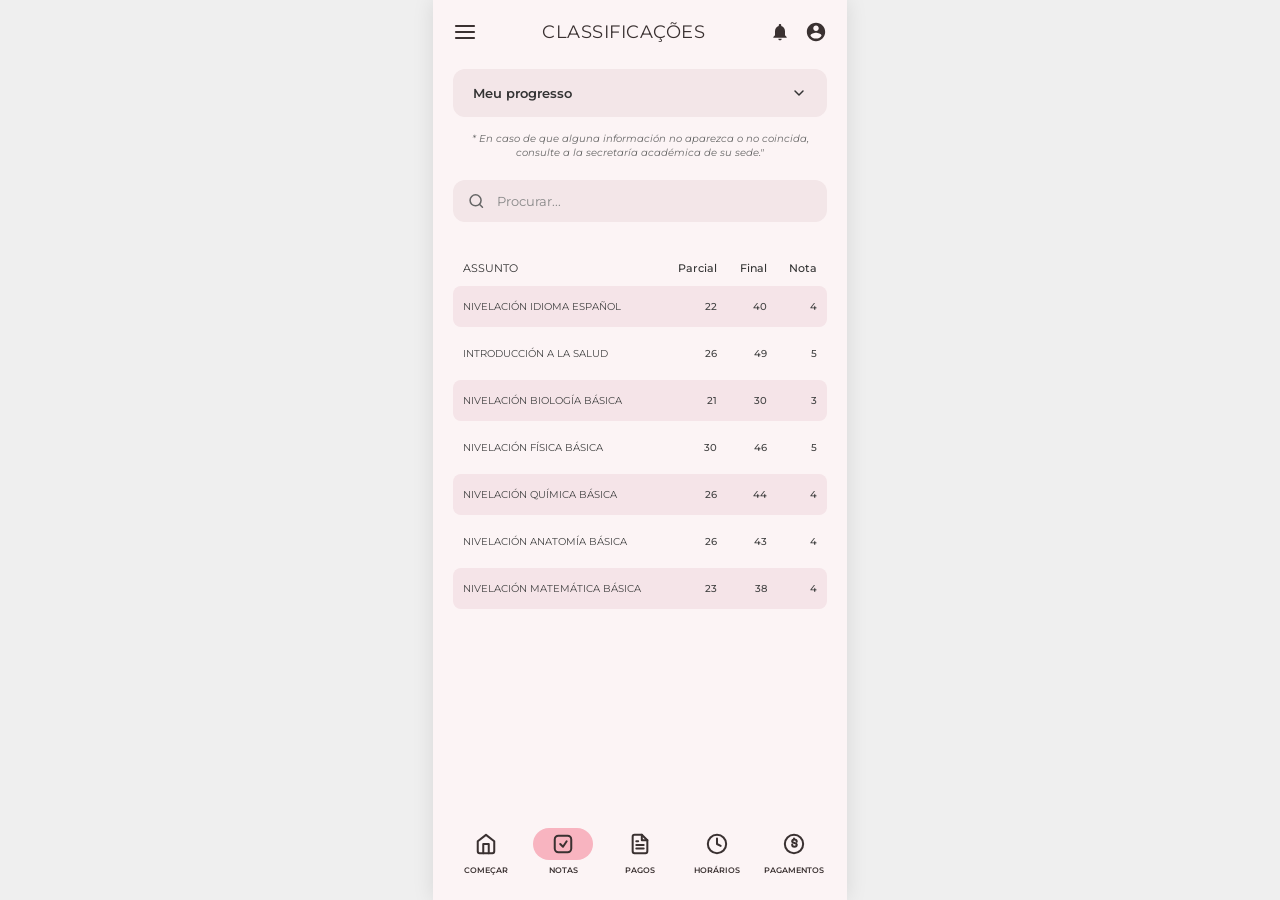
==== notas.html @ a8da8030 "Add files via upload" ====
<!DOCTYPE html>
<html lang="pt-br">
<head>
    <meta charset="UTF-8">
    <meta name="viewport" content="width=device-width, initial-scale=1.0">
    <title>UPAP - Classificações</title>
    <link rel="preconnect" href="https://fonts.googleapis.com">
    <link rel="preconnect" href="https://fonts.gstatic.com" crossorigin>
    <link href="https://fonts.googleapis.com/css2?family=Montserrat:wght@400;500;600;700&display=swap" rel="stylesheet">
    
    <style>
        /* ========================================================
           RESET E BASE
           ======================================================== */
        * { margin: 0; padding: 0; box-sizing: border-box; font-family: 'Montserrat', sans-serif; }
        
        body {
            background-color: #EFEFEF; /* Fundo escuro fora do app para PC */
            display: flex;
            justify-content: center;
            overflow: hidden; 
        }

        /* Container do app mobile */
        .app-container {
            width: 100%;
            max-width: 414px; 
            min-height: 100vh;
            background-color: #FCF4F5; 
            position: relative;
            box-shadow: 0px 0px 20px rgba(0,0,0,0.1);
            overflow: hidden; 
        }

        /* ========================================================
           HEADER DA PÁGINA NOTAS
           ======================================================== */
        .header {
            display: flex;
            justify-content: space-between;
            align-items: center;
            padding: 20px 20px 10px 20px;
        }
        
        .header-title { font-size: 18px; font-weight: 400; color: #3A3131; letter-spacing: 0.5px; }
        .header-icons { display: flex; gap: 15px; align-items: center; }
        .icon-btn { background: none; border: none; cursor: pointer; color: #3A3131; display: flex; align-items: center;}

        /* ========================================================
           CONTEÚDO DA PÁGINA NOTAS (Tabela, etc)
           ======================================================== */
        .content { padding: 15px 20px 100px 20px; }

        .progresso-dropdown {
            background-color: #F3E6E8; border-radius: 12px; padding: 16px 20px;
            display: flex; justify-content: space-between; align-items: center;
            font-size: 13px; font-weight: 600; color: #333; margin-bottom: 15px; cursor: pointer;
        }

        .disclaimer { font-size: 10px; font-style: italic; color: #666; text-align: center; margin-bottom: 20px; line-height: 1.4; padding: 0 10px; }

        .search-box {
            background-color: #F3E6E8; border-radius: 12px; padding: 12px 15px;
            display: flex; align-items: center; gap: 12px; margin-bottom: 25px;
        }
        .search-box input { border: none; background: transparent; width: 100%; font-size: 13px; color: #3A3131; outline: none; }
        .search-box input::placeholder { color: #888; }

        .grades-table { display: flex; flex-direction: column; gap: 6px; }
        .row { display: grid; grid-template-columns: 1fr 40px 40px 40px; align-items: center; padding: 14px 10px; border-radius: 8px; gap: 10px; }
        .row-header { font-size: 11px; font-weight: 600; color: #333; padding-bottom: 5px; }
        .row-data { font-size: 10px; color: #444; }
        .row-data.highlight { background-color: #F5E4E8; }
        .col-subject { font-weight: 400; text-transform: uppercase; }
        .col-score { text-align: right; font-weight: 500; }

        /* ========================================================
           MENU INFERIOR
           ======================================================== */
        .bottom-nav {
            position: absolute; bottom: 0; left: 0; width: 100%; background-color: #FCF4F5;
            display: flex; justify-content: space-between; padding: 15px 15px 25px 15px;
        }
        .nav-item { display: flex; flex-direction: column; align-items: center; gap: 5px; text-decoration: none; color: #3A3131; width: 20%; }
        .nav-icon { width: 60px; height: 32px; display: flex; justify-content: center; align-items: center; border-radius: 16px; }
        .nav-item.active .nav-icon { background-color: #F8B4C0; }
        .nav-label { font-size: 8px; font-weight: 600; text-transform: uppercase;}

        /* ========================================================
           SIDEBAR DO PERFIL (IGUAL A DA IMAGEM ATUAL)
           ======================================================== */
        .sidebar-overlay {
            position: absolute; top: 0; left: 0; width: 100%; height: 100%;
            background-color: rgba(0,0,0,0.5); z-index: 1000;
            opacity: 0; visibility: hidden; transition: all 0.3s ease;
        }
        .sidebar-overlay.active { opacity: 1; visibility: visible; }

        .profile-sidebar {
            position: absolute; top: 0; right: -350px; /* Escondido na direita */
            width: 85%; max-width: 320px; height: 100%;
            background-color: #FCF4F5; z-index: 1001;
            transition: right 0.3s ease;
            display: flex; flex-direction: column; padding: 60px 20px 20px 20px;
            box-shadow: -5px 0 15px rgba(0,0,0,0.1);
        }
        .profile-sidebar.active { right: 0; }

        /* Card Branco do Aluno */
        .profile-card {
            background-color: #ffffff; border-radius: 16px;
            border: 1px solid #EBEBEB; overflow: hidden; margin-bottom: 20px;
            box-shadow: 0 2px 10px rgba(0,0,0,0.02);
        }

        .profile-header-title {
            background-color: #F4F4F4; color: #555; text-align: center;
            font-size: 14px; font-weight: 500; padding: 15px;
            border-bottom: 1px solid #EBEBEB;
        }

        .profile-info-section { padding: 15px; }
        
        .info-grid {
            display: grid; grid-template-columns: 80px 1fr;
            gap: 8px; margin-bottom: 15px; font-size: 12px;
        }
        .info-label { font-weight: 600; color: #444; }
        .info-value { color: #555; text-transform: uppercase;}
        .info-value.lowercase { text-transform: none; }

        .profile-subheader {
            background-color: #EFEFEF; color: #333; text-align: center;
            font-size: 13px; font-weight: 600; padding: 10px;
            border-top: 1px solid #EBEBEB; border-bottom: 1px solid #EBEBEB;
        }

        .profile-details-section { padding: 15px; }
        
        .detail-grid {
            display: grid; grid-template-columns: 80px 1fr;
            gap: 8px; font-size: 12px; margin-bottom: 15px;
        }

        .cambiar-container { display: flex; justify-content: flex-end; }
        .btn-cambiar {
            background: none; border: none; color: #7B113A; /* Bordô */
            font-weight: 700; font-size: 14px; display: flex; align-items: center;
            gap: 6px; cursor: pointer;
        }

        /* Botões do Menu da Sidebar */
        .sidebar-btn {
            display: flex; align-items: center; gap: 15px;
            background-color: #EBEBEB; color: #444;
            padding: 16px 20px; border-radius: 12px; text-decoration: none;
            font-size: 14px; font-weight: 500; margin-bottom: 12px;
        }
        .sidebar-btn svg { fill: #555; width: 22px; height: 22px; }

        .btn-logout { background-color: #ECA3AA; color: #333; font-weight: 600;}
        .btn-logout svg { fill: #333; }

    </style>
</head>
<body>

    <div class="app-container">
        
        <header class="header">
            <button class="icon-btn">
                <svg width="24" height="24" viewBox="0 0 24 24" fill="none" stroke="currentColor" stroke-width="2.2" stroke-linecap="round" stroke-linejoin="round"><line x1="3" y1="12" x2="21" y2="12"></line><line x1="3" y1="6" x2="21" y2="6"></line><line x1="3" y1="18" x2="21" y2="18"></line></svg>
            </button>
            <h1 class="header-title">CLASSIFICAÇÕES</h1>
            <div class="header-icons">
                <button class="icon-btn">
                    <svg width="20" height="20" viewBox="0 0 24 24" fill="currentColor"><path d="M12 22c1.1 0 2-.9 2-2h-4c0 1.1.9 2 2 2zm6-6v-5c0-3.07-1.63-5.64-4.5-6.32V4c0-.83-.67-1.5-1.5-1.5s-1.5.67-1.5 1.5v.68C7.64 5.36 6 7.92 6 11v5l-2 2v1h16v-1l-2-2z"></path></svg>
                </button>
                
                <button class="icon-btn" onclick="openSidebar()">
                    <svg width="22" height="22" viewBox="0 0 24 24" fill="currentColor"><path d="M12 2C6.48 2 2 6.48 2 12s4.48 10 10 10 10-4.48 10-10S17.52 2 12 2zm0 3c1.66 0 3 1.34 3 3s-1.34 3-3 3-3-1.34-3-3 1.34-3 3-3zm0 14.2c-2.5 0-4.71-1.28-6-3.22.03-1.99 4-3.08 6-3.08 1.99 0 5.97 1.09 6 3.08-1.29 1.94-3.5 3.22-6 3.22z"></path></svg>
                </button>
            </div>
        </header>

        <main class="content">
            <div class="progresso-dropdown">
                <span>Meu progresso</span>
                <svg width="16" height="16" viewBox="0 0 24 24" fill="none" stroke="currentColor" stroke-width="2.2" stroke-linecap="round" stroke-linejoin="round"><polyline points="6 9 12 15 18 9"></polyline></svg>
            </div>

            <p class="disclaimer">
                * En caso de que alguna información no aparezca o no coincida, consulte a la secretaría académica de su sede."
            </p>

            <div class="search-box">
                <svg width="18" height="18" viewBox="0 0 24 24" fill="none" stroke="#666" stroke-width="2.2" stroke-linecap="round" stroke-linejoin="round"><circle cx="11" cy="11" r="8"></circle><line x1="21" y1="21" x2="16.65" y2="16.65"></line></svg>
                <input type="text" placeholder="Procurar...">
            </div>

            <div class="grades-table">
                <div class="row row-header">
                    <div class="col-subject">Assunto</div>
                    <div class="col-score">Parcial</div>
                    <div class="col-score">Final</div>
                    <div class="col-score">Nota</div>
                </div>

                <div class="row row-data highlight">
                    <div class="col-subject">NIVELACIÓN IDIOMA ESPAÑOL</div>
                    <div class="col-score">22</div><div class="col-score">40</div><div class="col-score">4</div>
                </div>
                <div class="row row-data">
                    <div class="col-subject">INTRODUCCIÓN A LA SALUD</div>
                    <div class="col-score">26</div><div class="col-score">49</div><div class="col-score">5</div>
                </div>
                <div class="row row-data highlight">
                    <div class="col-subject">NIVELACIÓN BIOLOGÍA BÁSICA</div>
                    <div class="col-score">21</div><div class="col-score">30</div><div class="col-score">3</div>
                </div>
                <div class="row row-data">
                    <div class="col-subject">NIVELACIÓN FÍSICA BÁSICA</div>
                    <div class="col-score">30</div><div class="col-score">46</div><div class="col-score">5</div>
                </div>
                <div class="row row-data highlight">
                    <div class="col-subject">NIVELACIÓN QUÍMICA BÁSICA</div>
                    <div class="col-score">26</div><div class="col-score">44</div><div class="col-score">4</div>
                </div>
                <div class="row row-data">
                    <div class="col-subject">NIVELACIÓN ANATOMÍA BÁSICA</div>
                    <div class="col-score">26</div><div class="col-score">43</div><div class="col-score">4</div>
                </div>
                <div class="row row-data highlight">
                    <div class="col-subject">NIVELACIÓN MATEMÁTICA BÁSICA</div>
                    <div class="col-score">23</div><div class="col-score">38</div><div class="col-score">4</div>
                </div>
            </div>
        </main>

        <nav class="bottom-nav">
            <a href="index.html" class="nav-item">
                <div class="nav-icon">
                    <svg width="22" height="22" viewBox="0 0 24 24" fill="none" stroke="currentColor" stroke-width="2.2" stroke-linecap="round" stroke-linejoin="round">
                        <path d="M3 9l9-7 9 7v11a2 2 0 0 1-2 2H5a2 2 0 0 1-2-2z"></path><path d="M9 22V12h6v10"></path>
                    </svg>
                </div>
                <span class="nav-label">COMEÇAR</span>
            </a>
            <a href="notas.html" class="nav-item active">
                <div class="nav-icon">
                    <svg width="22" height="22" viewBox="0 0 24 24" fill="none" stroke="currentColor" stroke-width="2.2" stroke-linecap="round" stroke-linejoin="round"><rect x="3" y="3" width="18" height="18" rx="4" ry="4"></rect><polyline points="9 12 12 15 16 9"></polyline></svg>
                </div>
                <span class="nav-label">NOTAS</span>
            </a>
            <a href="pagos.html" class="nav-item">
                <div class="nav-icon">
                    <svg width="22" height="22" viewBox="0 0 24 24" fill="none" stroke="currentColor" stroke-width="2.2" stroke-linecap="round" stroke-linejoin="round"><path d="M14 2H6a2 2 0 0 0-2 2v16a2 2 0 0 0 2 2h12a2 2 0 0 0 2-2V8z"></path><polyline points="14 2 14 8 20 8"></polyline><line x1="16" y1="13" x2="8" y2="13"></line><line x1="16" y1="17" x2="8" y2="17"></line><polyline points="10 9 9 9 8 9"></polyline></svg>
                </div>
                <span class="nav-label">PAGOS</span>
            </a>
            <a href="horarios.html" class="nav-item">
                <div class="nav-icon">
                    <svg width="22" height="22" viewBox="0 0 24 24" fill="none" stroke="currentColor" stroke-width="2.2" stroke-linecap="round" stroke-linejoin="round"><circle cx="12" cy="12" r="10"></circle><polyline points="12 6 12 12 16 14"></polyline></svg>
                </div>
                <span class="nav-label">HORÁRIOS</span>
            </a>
            <a href="pagamentos.html" class="nav-item">
                <div class="nav-icon">
                    <svg width="22" height="22" viewBox="0 0 24 24" fill="none" stroke="currentColor" stroke-width="2.2" stroke-linecap="round" stroke-linejoin="round"><circle cx="12" cy="12" r="10"></circle><line x1="12" y1="6" x2="12" y2="6"></line><path d="M15 9.5a2.5 2.5 0 0 0-5 0c0 1.5 5 1.5 5 3a2.5 2.5 0 0 1-5 0"></path></svg>
                </div>
                <span class="nav-label">PAGAMENTOS</span>
            </a>
        </nav>

        <div class="sidebar-overlay" id="sidebarOverlay" onclick="closeSidebar()"></div>
        
        <nav id="profileSidebar" class="profile-sidebar">
            
            <div class="profile-card">
                <div class="profile-header-title">
                    Alumno - 7456795
                </div>
                
                <div class="profile-info-section">
                    <div class="info-grid">
                        <span class="info-label">Nombre</span>
                        <span class="info-value">AMARILLA OVELAR, EDGAR</span>
                        
                        <span class="info-label">Email</span>
                        <span class="info-value lowercase">ovelaredgar@gmail.com</span>
                    </div>
                </div>

                <div class="profile-subheader">
                    Inscripción Actual
                </div>

                <div class="profile-details-section">
                    <div class="detail-grid">
                        <span class="info-label">Inscripción</span>
                        <span class="info-value">5-2026-1263</span>
                        
                        <span class="info-label">Carrera</span>
                        <span class="info-value">MEDICINA</span>

                        <span class="info-label">Curso</span>
                        <span class="info-value">PRIMERO</span>

                        <span class="info-label">Sede</span>
                        <span class="info-value">PEDRO JUAN CABALLERO</span>

                        <span class="info-label">Estado</span>
                        <span class="info-value">ACTIVO - ALUMNOS EN GENERAL</span>
                    </div>

                    <div class="cambiar-container">
                        <button class="btn-cambiar">
                            <svg width="16" height="16" viewBox="0 0 24 24" fill="none" stroke="currentColor" stroke-width="2.5" stroke-linecap="round" stroke-linejoin="round"><path d="M11 4H4a2 2 0 0 0-2 2v14a2 2 0 0 0 2 2h14a2 2 0 0 0 2-2v-7"></path><path d="M18.5 2.5a2.121 2.121 0 0 1 3 3L12 15l-4 1 1-4 9.5-9.5z"></path></svg>
                            Cambiar
                        </button>
                    </div>
                </div>
            </div>

            <a href="#" class="sidebar-btn">
                <svg viewBox="0 0 24 24"><path d="M12 12c2.21 0 4-1.79 4-4s-1.79-4-4-4-4 1.79-4 4 1.79 4 4 4zm0 2c-2.67 0-8 1.34-8 4v2h16v-2c0-2.66-5.33-4-8-4z"/></svg>
                Datos Personales
            </a>

            <a href="#" class="sidebar-btn">
                <svg viewBox="0 0 24 24"><path d="M4 6h16v12H4zM2 6c0-1.1.9-2 2-2h16c1.1 0 2 .9 2 2v12c0 1.1-.9 2-2 2H4c-1.1 0-2-.9-2-2V6zm7 3c0-1.1-.9-2-2-2s-2 .9-2 2 .9 2 2 2 2-.9 2-2zm5 5H6v1c0 .55.45 1 1 1h6c.55 0 1-.45 1-1v-1zm4-5h-3v2h3V9zm0 3h-3v2h3v-2z"/></svg>
                Mi Carnet
            </a>

            <a href="#" class="sidebar-btn btn-logout">
                <svg viewBox="0 0 24 24"><path d="M17 7l-1.41 1.41L18.17 11H8v2h10.17l-2.58 2.58L17 17l5-5zM4 5h8V3H4c-1.1 0-2 .9-2 2v14c0 1.1.9 2 2 2h8v-2H4V5z"/></svg>
                CERRAR SESIÓN
            </a>

        </nav>

    </div>

    <script>
        function openSidebar() {
            document.getElementById('profileSidebar').classList.add('active');
            document.getElementById('sidebarOverlay').classList.add('active');
        }
        function closeSidebar() {
            document.getElementById('profileSidebar').classList.remove('active');
            document.getElementById('sidebarOverlay').classList.remove('active');
        }
    </script>
</body>
</html>
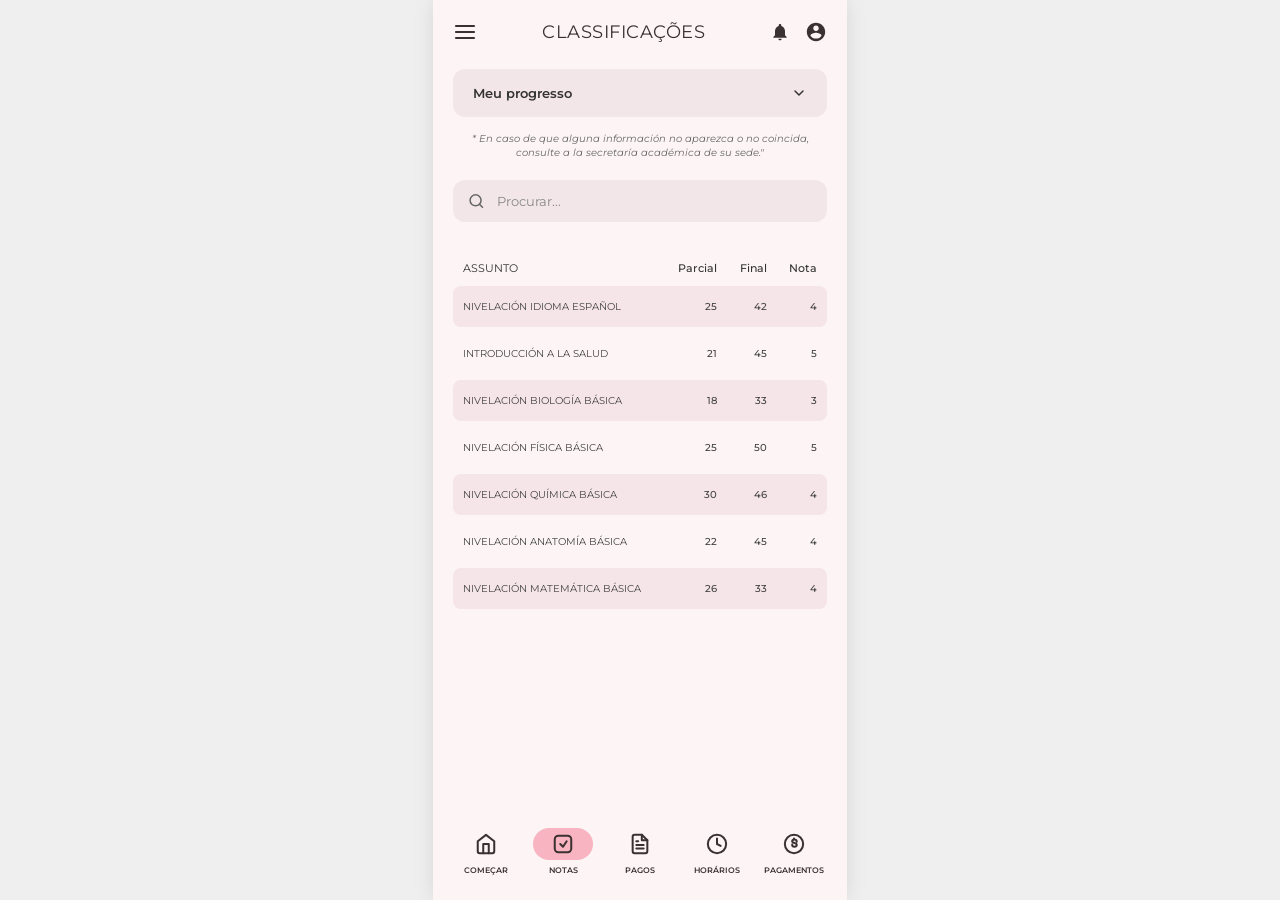
==== commit a7a35c55: "Update notas.html" ====
--- a/notas.html
+++ b/notas.html
@@ -208,31 +208,31 @@
 
                 <div class="row row-data highlight">
                     <div class="col-subject">NIVELACIÓN IDIOMA ESPAÑOL</div>
-                    <div class="col-score">22</div><div class="col-score">40</div><div class="col-score">4</div>
+                    <div class="col-score">25</div><div class="col-score">42</div><div class="col-score">4</div>
                 </div>
                 <div class="row row-data">
                     <div class="col-subject">INTRODUCCIÓN A LA SALUD</div>
-                    <div class="col-score">26</div><div class="col-score">49</div><div class="col-score">5</div>
+                    <div class="col-score">21</div><div class="col-score">45</div><div class="col-score">5</div>
                 </div>
                 <div class="row row-data highlight">
                     <div class="col-subject">NIVELACIÓN BIOLOGÍA BÁSICA</div>
-                    <div class="col-score">21</div><div class="col-score">30</div><div class="col-score">3</div>
+                    <div class="col-score">18</div><div class="col-score">33</div><div class="col-score">3</div>
                 </div>
                 <div class="row row-data">
                     <div class="col-subject">NIVELACIÓN FÍSICA BÁSICA</div>
-                    <div class="col-score">30</div><div class="col-score">46</div><div class="col-score">5</div>
+                    <div class="col-score">25</div><div class="col-score">50</div><div class="col-score">5</div>
                 </div>
                 <div class="row row-data highlight">
                     <div class="col-subject">NIVELACIÓN QUÍMICA BÁSICA</div>
-                    <div class="col-score">26</div><div class="col-score">44</div><div class="col-score">4</div>
+                    <div class="col-score">30</div><div class="col-score">46</div><div class="col-score">4</div>
                 </div>
                 <div class="row row-data">
                     <div class="col-subject">NIVELACIÓN ANATOMÍA BÁSICA</div>
-                    <div class="col-score">26</div><div class="col-score">43</div><div class="col-score">4</div>
+                    <div class="col-score">22</div><div class="col-score">45</div><div class="col-score">4</div>
                 </div>
                 <div class="row row-data highlight">
                     <div class="col-subject">NIVELACIÓN MATEMÁTICA BÁSICA</div>
-                    <div class="col-score">23</div><div class="col-score">38</div><div class="col-score">4</div>
+                    <div class="col-score">26</div><div class="col-score">33</div><div class="col-score">4</div>
                 </div>
             </div>
         </main>
@@ -352,4 +352,4 @@
         }
     </script>
 </body>
-</html>+</html>
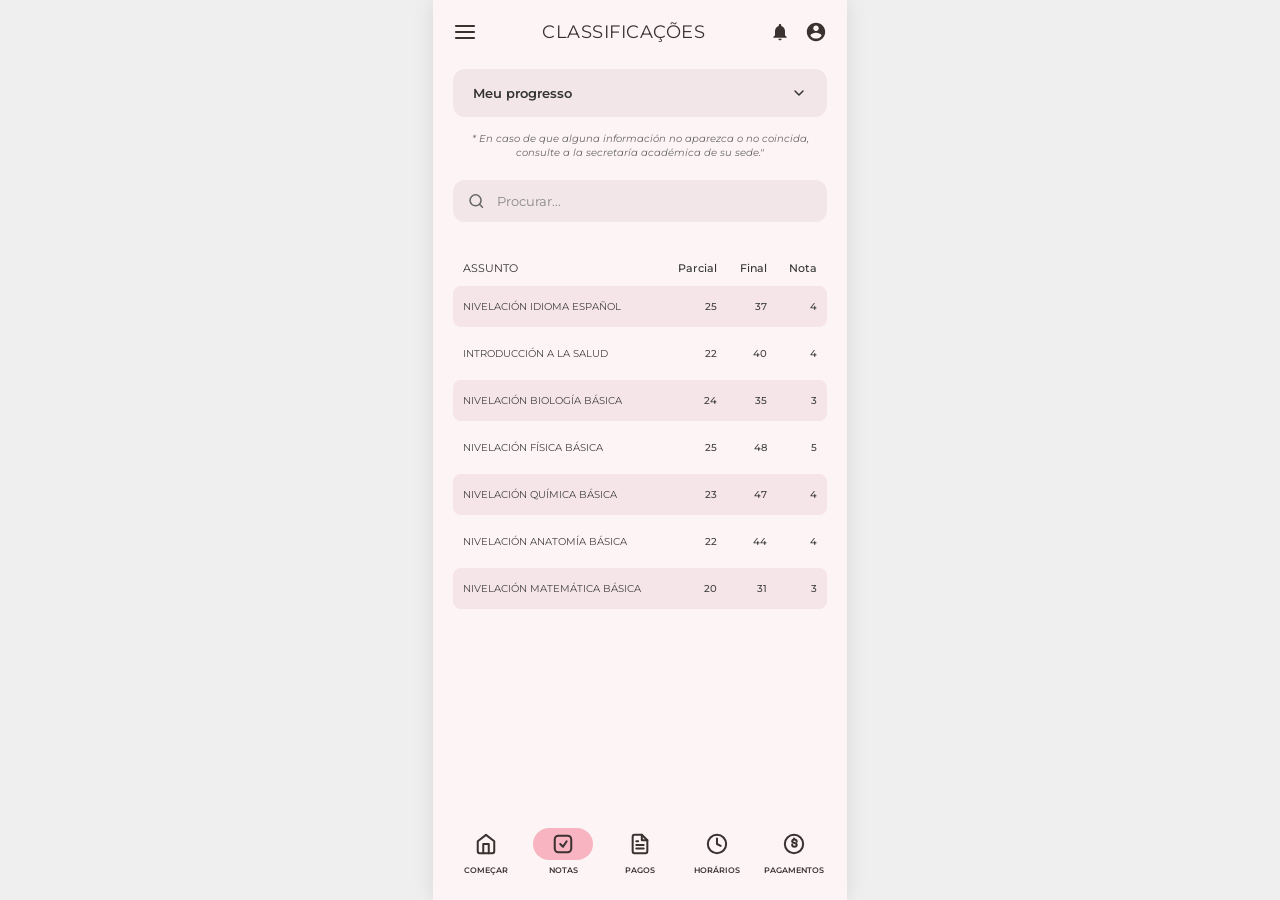
==== commit f5f6cf60: "Add files via upload" ====
--- a/notas.html
+++ b/notas.html
@@ -208,31 +208,31 @@
 
                 <div class="row row-data highlight">
                     <div class="col-subject">NIVELACIÓN IDIOMA ESPAÑOL</div>
-                    <div class="col-score">25</div><div class="col-score">42</div><div class="col-score">4</div>
+                    <div class="col-score">25</div><div class="col-score">37</div><div class="col-score">4</div>
                 </div>
                 <div class="row row-data">
                     <div class="col-subject">INTRODUCCIÓN A LA SALUD</div>
-                    <div class="col-score">21</div><div class="col-score">45</div><div class="col-score">5</div>
+                    <div class="col-score">22</div><div class="col-score">40</div><div class="col-score">4</div>
                 </div>
                 <div class="row row-data highlight">
                     <div class="col-subject">NIVELACIÓN BIOLOGÍA BÁSICA</div>
-                    <div class="col-score">18</div><div class="col-score">33</div><div class="col-score">3</div>
+                    <div class="col-score">24</div><div class="col-score">35</div><div class="col-score">3</div>
                 </div>
                 <div class="row row-data">
                     <div class="col-subject">NIVELACIÓN FÍSICA BÁSICA</div>
-                    <div class="col-score">25</div><div class="col-score">50</div><div class="col-score">5</div>
+                    <div class="col-score">25</div><div class="col-score">48</div><div class="col-score">5</div>
                 </div>
                 <div class="row row-data highlight">
                     <div class="col-subject">NIVELACIÓN QUÍMICA BÁSICA</div>
-                    <div class="col-score">30</div><div class="col-score">46</div><div class="col-score">4</div>
+                    <div class="col-score">23</div><div class="col-score">47</div><div class="col-score">4</div>
                 </div>
                 <div class="row row-data">
                     <div class="col-subject">NIVELACIÓN ANATOMÍA BÁSICA</div>
-                    <div class="col-score">22</div><div class="col-score">45</div><div class="col-score">4</div>
+                    <div class="col-score">22</div><div class="col-score">44</div><div class="col-score">4</div>
                 </div>
                 <div class="row row-data highlight">
                     <div class="col-subject">NIVELACIÓN MATEMÁTICA BÁSICA</div>
-                    <div class="col-score">26</div><div class="col-score">33</div><div class="col-score">4</div>
+                    <div class="col-score">20</div><div class="col-score">31</div><div class="col-score">3</div>
                 </div>
             </div>
         </main>
@@ -352,4 +352,4 @@
         }
     </script>
 </body>
-</html>
+</html>
